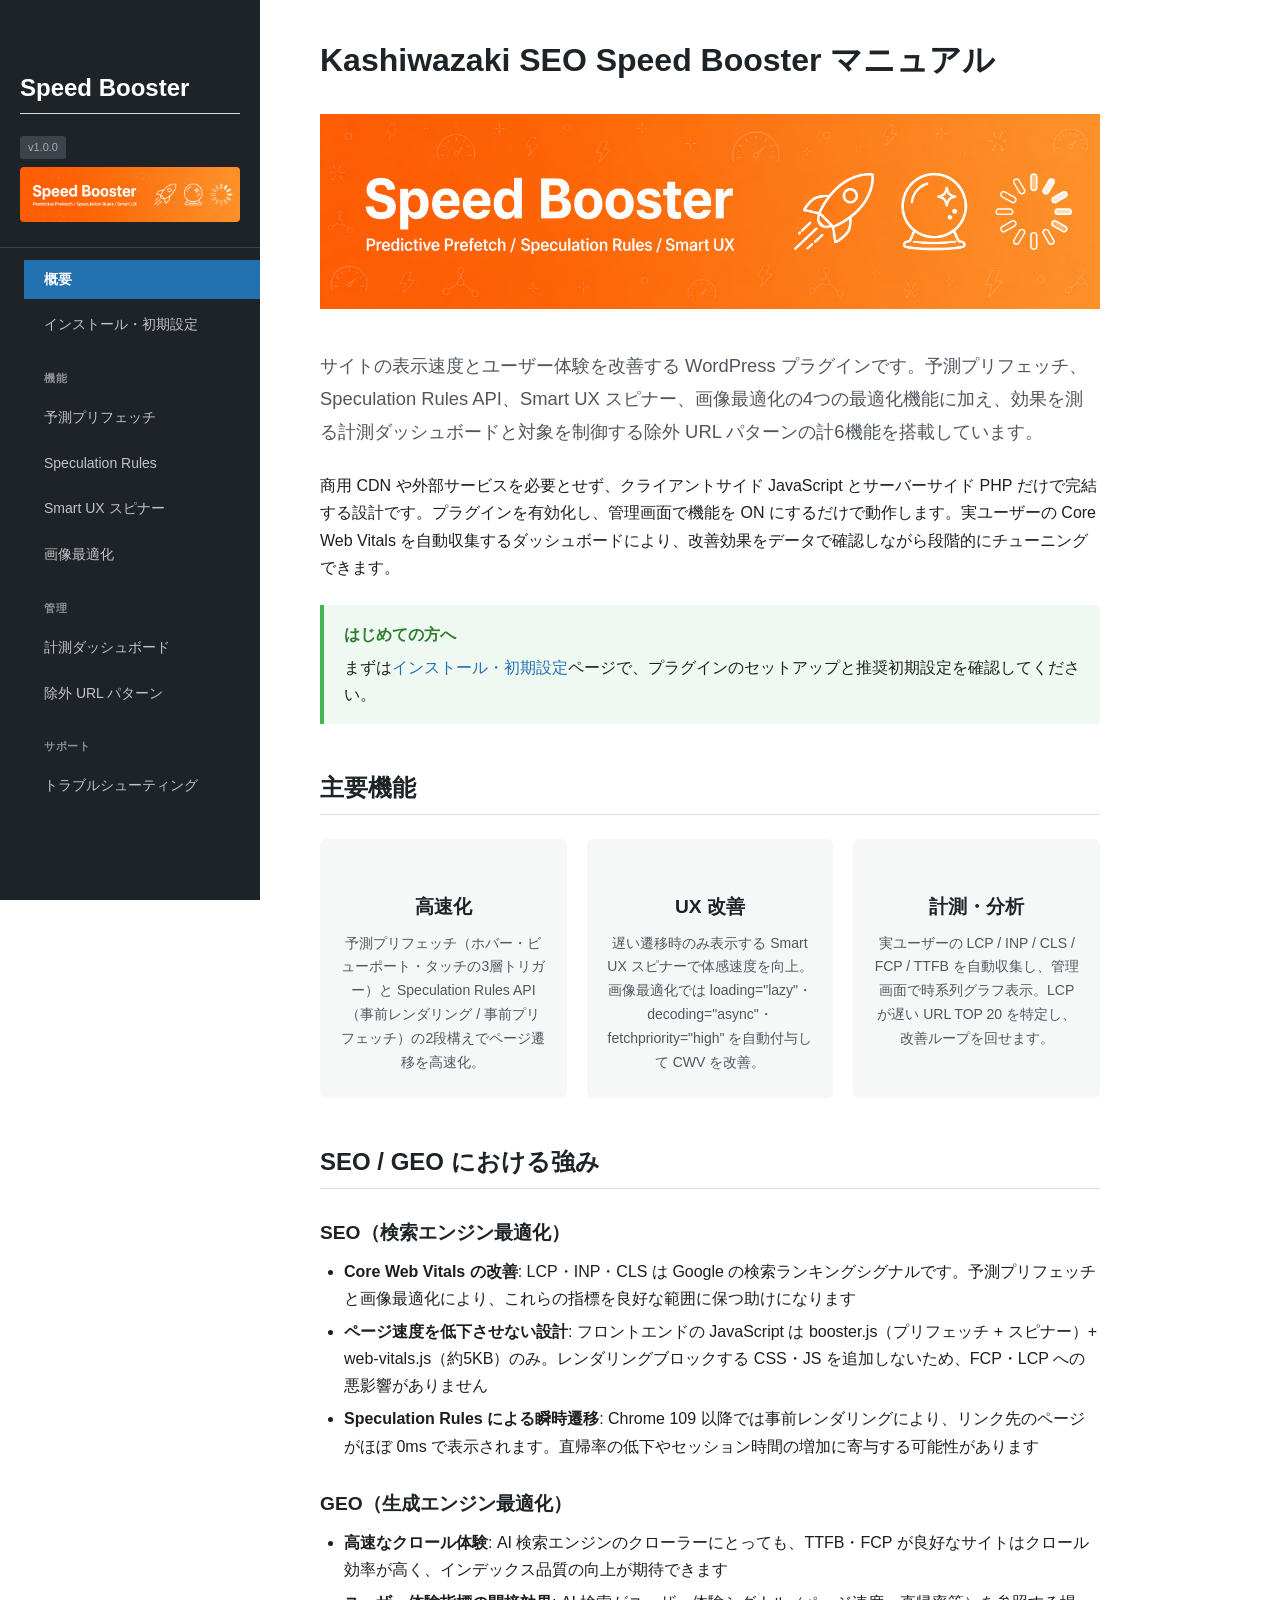
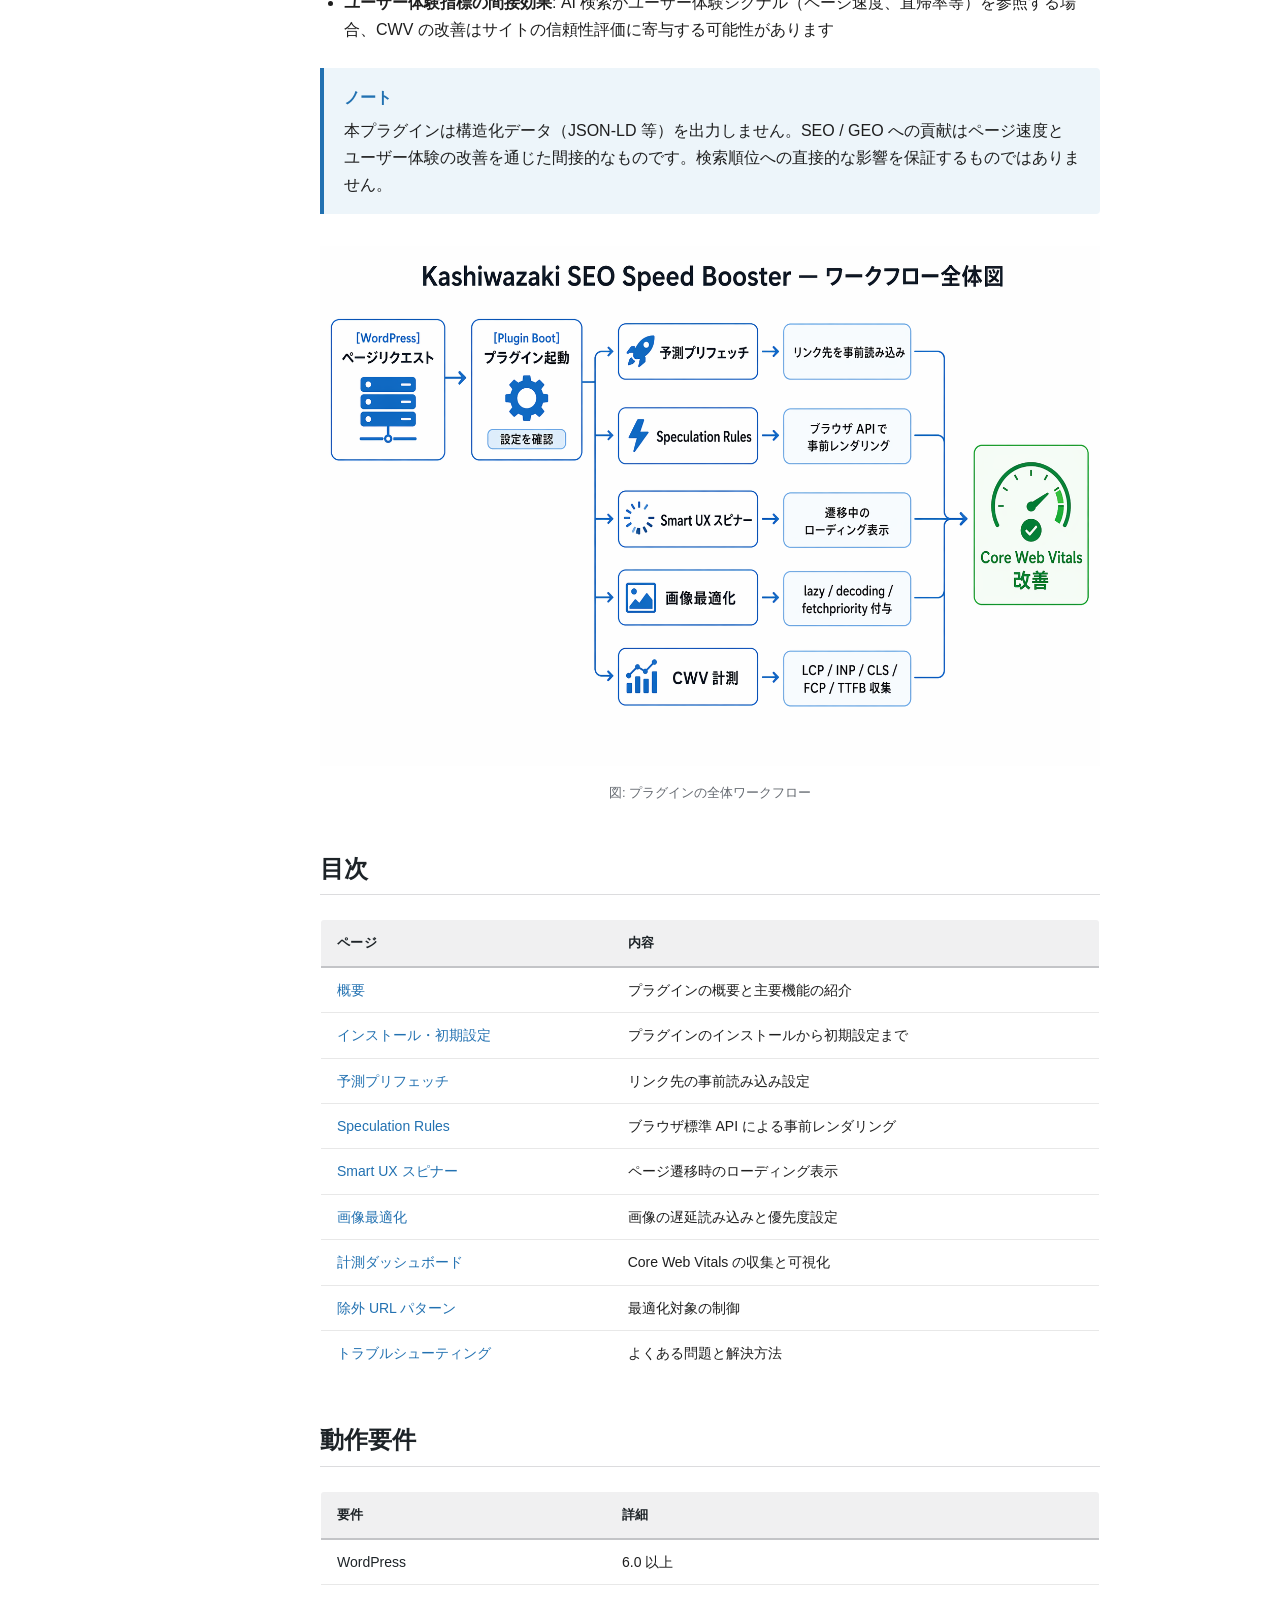
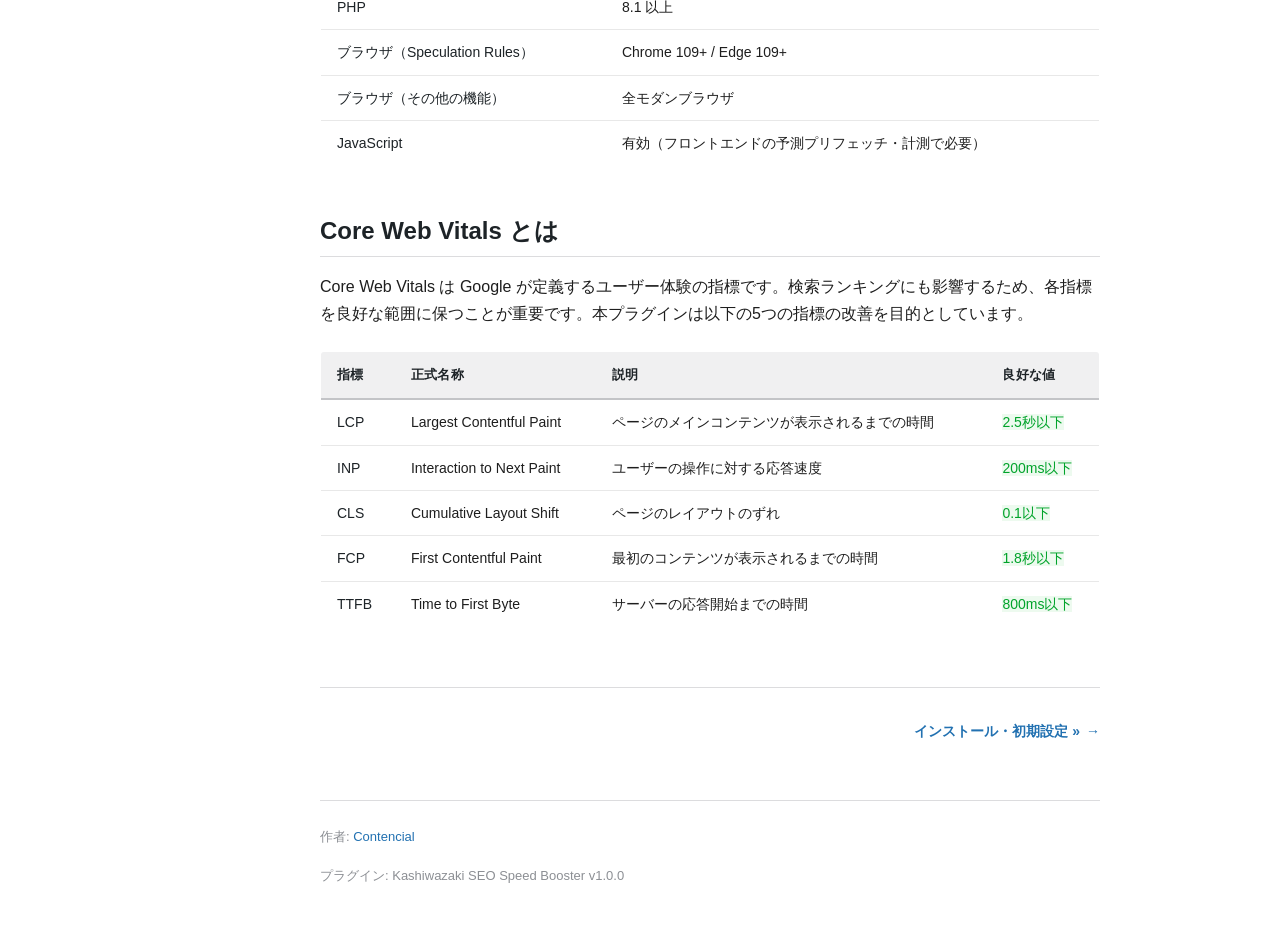
==== docs/index.html @ a4b2f102 "Initial release v1.0.0" ====
<!DOCTYPE html>
<html lang="ja">
<head>
    <meta charset="UTF-8">
    <meta name="viewport" content="width=device-width, initial-scale=1.0">
    <title>概要 - Speed Booster マニュアル</title>
    <link rel="stylesheet" href="css/style.css">
</head>
<body>

<button class="hamburger-btn" aria-label="メニューを開く" aria-expanded="false">&#9776;</button>

<nav class="sidebar">
    <div class="sidebar-header">
        <h2 style="color:#fff;">Speed Booster</h2>
        <span class="version">v1.0.0</span>
        <img src="images/main-visual.png" alt="" style="width:100%;border-radius:4px;margin-top:8px;">
    </div>
    <ul>
        <li><a href="index.html">概要</a></li>
        <li><a href="setup.html">インストール・初期設定</a></li>
        <li class="section-label">機能</li>
        <li><a href="prefetch.html">予測プリフェッチ</a></li>
        <li><a href="speculation.html">Speculation Rules</a></li>
        <li><a href="smart-ux.html">Smart UX スピナー</a></li>
        <li><a href="image-optimization.html">画像最適化</a></li>
        <li class="section-label">管理</li>
        <li><a href="dashboard.html">計測ダッシュボード</a></li>
        <li><a href="exclusions.html">除外 URL パターン</a></li>
        <li class="section-label">サポート</li>
        <li><a href="troubleshooting.html">トラブルシューティング</a></li>
    </ul>
</nav>

<main class="content">

    <h1>Kashiwazaki SEO Speed Booster マニュアル</h1>

    <figure class="infographic">
        <img src="images/main-visual.png" alt="Kashiwazaki SEO Speed Booster">
    </figure>

    <p class="lead">サイトの表示速度とユーザー体験を改善する WordPress プラグインです。予測プリフェッチ、Speculation Rules API、Smart UX スピナー、画像最適化の4つの最適化機能に加え、効果を測る計測ダッシュボードと対象を制御する除外 URL パターンの計6機能を搭載しています。</p>

    <p>商用 CDN や外部サービスを必要とせず、クライアントサイド JavaScript とサーバーサイド PHP だけで完結する設計です。プラグインを有効化し、管理画面で機能を ON にするだけで動作します。実ユーザーの Core Web Vitals を自動収集するダッシュボードにより、改善効果をデータで確認しながら段階的にチューニングできます。</p>

    <div class="callout callout-tip">
        <p class="callout-title">はじめての方へ</p>
        <p>まずは<a href="setup.html">インストール・初期設定</a>ページで、プラグインのセットアップと推奨初期設定を確認してください。</p>
    </div>

    <h2>主要機能</h2>

    <div class="feature-cards">
        <div class="feature-card">
            <h3>高速化</h3>
            <p>予測プリフェッチ（ホバー・ビューポート・タッチの3層トリガー）と Speculation Rules API（事前レンダリング / 事前プリフェッチ）の2段構えでページ遷移を高速化。</p>
        </div>
        <div class="feature-card">
            <h3>UX 改善</h3>
            <p>遅い遷移時のみ表示する Smart UX スピナーで体感速度を向上。画像最適化では loading="lazy"・decoding="async"・fetchpriority="high" を自動付与して CWV を改善。</p>
        </div>
        <div class="feature-card">
            <h3>計測・分析</h3>
            <p>実ユーザーの LCP / INP / CLS / FCP / TTFB を自動収集し、管理画面で時系列グラフ表示。LCP が遅い URL TOP 20 を特定し、改善ループを回せます。</p>
        </div>
    </div>

    <h2>SEO / GEO における強み</h2>

    <h3>SEO（検索エンジン最適化）</h3>

    <ul>
        <li><strong>Core Web Vitals の改善</strong>: LCP・INP・CLS は Google の検索ランキングシグナルです。予測プリフェッチと画像最適化により、これらの指標を良好な範囲に保つ助けになります</li>
        <li><strong>ページ速度を低下させない設計</strong>: フロントエンドの JavaScript は booster.js（プリフェッチ + スピナー）+ web-vitals.js（約5KB）のみ。レンダリングブロックする CSS・JS を追加しないため、FCP・LCP への悪影響がありません</li>
        <li><strong>Speculation Rules による瞬時遷移</strong>: Chrome 109 以降では事前レンダリングにより、リンク先のページがほぼ 0ms で表示されます。直帰率の低下やセッション時間の増加に寄与する可能性があります</li>
    </ul>

    <h3>GEO（生成エンジン最適化）</h3>

    <ul>
        <li><strong>高速なクロール体験</strong>: AI 検索エンジンのクローラーにとっても、TTFB・FCP が良好なサイトはクロール効率が高く、インデックス品質の向上が期待できます</li>
        <li><strong>ユーザー体験指標の間接効果</strong>: AI 検索がユーザー体験シグナル（ページ速度、直帰率等）を参照する場合、CWV の改善はサイトの信頼性評価に寄与する可能性があります</li>
    </ul>

    <div class="callout callout-note">
        <p class="callout-title">ノート</p>
        <p>本プラグインは構造化データ（JSON-LD 等）を出力しません。SEO / GEO への貢献はページ速度とユーザー体験の改善を通じた間接的なものです。検索順位への直接的な影響を保証するものではありません。</p>
    </div>

    <figure class="infographic">
        <img src="images/infographics/overview-flow.png" alt="プラグイン全体のワークフロー">
        <figcaption>図: プラグインの全体ワークフロー</figcaption>
    </figure>

    <h2>目次</h2>

    <table>
        <thead>
            <tr>
                <th>ページ</th>
                <th>内容</th>
            </tr>
        </thead>
        <tbody>
            <tr>
                <td><a href="index.html">概要</a></td>
                <td>プラグインの概要と主要機能の紹介</td>
            </tr>
            <tr>
                <td><a href="setup.html">インストール・初期設定</a></td>
                <td>プラグインのインストールから初期設定まで</td>
            </tr>
            <tr>
                <td><a href="prefetch.html">予測プリフェッチ</a></td>
                <td>リンク先の事前読み込み設定</td>
            </tr>
            <tr>
                <td><a href="speculation.html">Speculation Rules</a></td>
                <td>ブラウザ標準 API による事前レンダリング</td>
            </tr>
            <tr>
                <td><a href="smart-ux.html">Smart UX スピナー</a></td>
                <td>ページ遷移時のローディング表示</td>
            </tr>
            <tr>
                <td><a href="image-optimization.html">画像最適化</a></td>
                <td>画像の遅延読み込みと優先度設定</td>
            </tr>
            <tr>
                <td><a href="dashboard.html">計測ダッシュボード</a></td>
                <td>Core Web Vitals の収集と可視化</td>
            </tr>
            <tr>
                <td><a href="exclusions.html">除外 URL パターン</a></td>
                <td>最適化対象の制御</td>
            </tr>
            <tr>
                <td><a href="troubleshooting.html">トラブルシューティング</a></td>
                <td>よくある問題と解決方法</td>
            </tr>
        </tbody>
    </table>

    <h2>動作要件</h2>

    <table>
        <thead>
            <tr>
                <th>要件</th>
                <th>詳細</th>
            </tr>
        </thead>
        <tbody>
            <tr>
                <td>WordPress</td>
                <td>6.0 以上</td>
            </tr>
            <tr>
                <td>PHP</td>
                <td>8.1 以上</td>
            </tr>
            <tr>
                <td>ブラウザ（Speculation Rules）</td>
                <td>Chrome 109+ / Edge 109+</td>
            </tr>
            <tr>
                <td>ブラウザ（その他の機能）</td>
                <td>全モダンブラウザ</td>
            </tr>
            <tr>
                <td>JavaScript</td>
                <td>有効（フロントエンドの予測プリフェッチ・計測で必要）</td>
            </tr>
        </tbody>
    </table>

    <h2>Core Web Vitals とは</h2>

    <p>Core Web Vitals は Google が定義するユーザー体験の指標です。検索ランキングにも影響するため、各指標を良好な範囲に保つことが重要です。本プラグインは以下の5つの指標の改善を目的としています。</p>

    <table>
        <thead>
            <tr>
                <th>指標</th>
                <th>正式名称</th>
                <th>説明</th>
                <th>良好な値</th>
            </tr>
        </thead>
        <tbody>
            <tr>
                <td>LCP</td>
                <td>Largest Contentful Paint</td>
                <td>ページのメインコンテンツが表示されるまでの時間</td>
                <td><span class="status-ok">2.5秒以下</span></td>
            </tr>
            <tr>
                <td>INP</td>
                <td>Interaction to Next Paint</td>
                <td>ユーザーの操作に対する応答速度</td>
                <td><span class="status-ok">200ms以下</span></td>
            </tr>
            <tr>
                <td>CLS</td>
                <td>Cumulative Layout Shift</td>
                <td>ページのレイアウトのずれ</td>
                <td><span class="status-ok">0.1以下</span></td>
            </tr>
            <tr>
                <td>FCP</td>
                <td>First Contentful Paint</td>
                <td>最初のコンテンツが表示されるまでの時間</td>
                <td><span class="status-ok">1.8秒以下</span></td>
            </tr>
            <tr>
                <td>TTFB</td>
                <td>Time to First Byte</td>
                <td>サーバーの応答開始までの時間</td>
                <td><span class="status-ok">800ms以下</span></td>
            </tr>
        </tbody>
    </table>

    <nav class="page-nav">
        <span></span>
        <a href="setup.html" class="next">インストール・初期設定 &raquo;</a>
    </nav>

    <footer class="manual-footer">
        <p>作者: <a href="https://contencial.co.jp/" target="_blank" rel="noopener">Contencial</a></p>
        <p>プラグイン: Kashiwazaki SEO Speed Booster v1.0.0</p>
    </footer>

</main>

<div class="lightbox"></div>
<script src="js/manual.js"></script>
</body>
</html>
---- docs/css/style.css ----
/* ========================================
   WordPress Plugin Manual - Common Stylesheet
   ======================================== */

/* ========================================
   1. Base / Reset
   ======================================== */

*,
*::before,
*::after {
    margin: 0;
    padding: 0;
    box-sizing: border-box;
}

html {
    font-size: 16px;
    scroll-behavior: smooth;
}

body {
    font-family: -apple-system, BlinkMacSystemFont, "Segoe UI", Roboto, Oxygen,
        Ubuntu, Cantarell, "Fira Sans", "Droid Sans", "Helvetica Neue", Arial,
        sans-serif;
    color: #1e1e1e;
    background: #fff;
    line-height: 1.7;
}

img {
    max-width: 100%;
    height: auto;
}

a {
    color: #2271b1;
    text-decoration: none;
}

a:hover {
    color: #135e96;
    text-decoration: underline;
}

/* ========================================
   2. Sidebar
   ======================================== */

.sidebar {
    position: fixed;
    top: 0;
    left: 0;
    width: 260px;
    height: 100vh;
    background: #1d2327;
    color: #fff;
    overflow-y: auto;
    z-index: 100;
    padding-bottom: 40px;
}

.sidebar-header {
    padding: 24px 20px 16px;
    border-bottom: 1px solid #3c434a;
}

.sidebar-header h1 {
    font-size: 15px;
    font-weight: 600;
    line-height: 1.4;
    color: #fff;
}

.sidebar-header .version {
    display: inline-block;
    margin-top: 6px;
    font-size: 11px;
    color: #a7aaad;
    background: #3c434a;
    padding: 2px 8px;
    border-radius: 3px;
}

.sidebar ul {
    list-style: none;
    padding: 12px 0;
}

.sidebar ul li a {
    display: block;
    padding: 8px 20px;
    color: #c3c4c7;
    font-size: 14px;
    transition: background 0.15s, color 0.15s;
}

.sidebar ul li a:hover {
    background: #2c3338;
    color: #fff;
    text-decoration: none;
}

.sidebar ul li.active a {
    background: #2271b1;
    color: #fff;
    font-weight: 600;
}

.sidebar ul li.section-label {
    padding: 18px 20px 4px;
    font-size: 11px;
    font-weight: 700;
    text-transform: uppercase;
    letter-spacing: 0.06em;
    color: #8c8f94;
}

/* ========================================
   3. Main Content
   ======================================== */

.content {
    margin-left: 260px;
    max-width: 900px;
    padding: 40px 60px;
}

/* ========================================
   4. Typography
   ======================================== */

h1, h2, h3, h4, h5, h6 {
    color: #1d2327;
    font-weight: 600;
    line-height: 1.3;
}

h1 {
    font-size: 2rem;
    margin-bottom: 16px;
}

h2 {
    font-size: 1.5rem;
    margin-top: 48px;
    margin-bottom: 16px;
    padding-bottom: 10px;
    border-bottom: 1px solid #dcdcde;
}

h3 {
    font-size: 1.2rem;
    margin-top: 32px;
    margin-bottom: 12px;
}

h4 {
    font-size: 1.05rem;
    margin-top: 24px;
    margin-bottom: 8px;
}

p {
    margin-bottom: 16px;
}

.lead {
    font-size: 1.15rem;
    color: #50575e;
    line-height: 1.8;
    margin-bottom: 24px;
}

/* ========================================
   5. Steps
   ======================================== */

.step {
    display: flex;
    gap: 16px;
    margin-bottom: 24px;
    align-items: flex-start;
}

.step-number {
    flex-shrink: 0;
    width: 36px;
    height: 36px;
    background: #2271b1;
    color: #fff;
    border-radius: 50%;
    display: flex;
    align-items: center;
    justify-content: center;
    font-size: 16px;
    font-weight: 700;
    line-height: 1;
}

.step-content {
    flex: 1;
    padding-top: 4px;
}

.step-content p:last-child {
    margin-bottom: 0;
}

/* ========================================
   6. Callout Boxes
   ======================================== */

.callout {
    padding: 16px 20px;
    margin: 24px 0;
    border-left: 4px solid;
    border-radius: 0 4px 4px 0;
}

.callout-title {
    font-weight: 700;
    margin-bottom: 6px;
}

.callout p:last-child {
    margin-bottom: 0;
}

.callout-tip {
    border-left-color: #46b450;
    background: #f0f9f1;
}

.callout-tip .callout-title {
    color: #2e7d32;
}

.callout-warning {
    border-left-color: #ffb900;
    background: #fef8e7;
}

.callout-warning .callout-title {
    color: #8b6914;
}

.callout-note {
    border-left-color: #2271b1;
    background: #edf5fa;
}

.callout-note .callout-title {
    color: #2271b1;
}

/* ========================================
   7. Screenshots
   ======================================== */

.screenshot {
    margin: 24px 0;
    text-align: center;
}

.screenshot img {
    max-width: 100%;
    border: 1px solid #dcdcde;
    border-radius: 6px;
    cursor: zoom-in;
}

.screenshot figcaption,
.screenshot .caption {
    font-size: 13px;
    color: #646970;
    margin-top: 8px;
    font-style: italic;
}

/* ========================================
   8. Infographic Images
   ======================================== */

.infographic {
    margin: 32px 0;
    text-align: center;
}

.infographic img {
    max-width: 100%;
    display: inline-block;
}

.infographic figcaption,
.infographic .caption {
    font-size: 13px;
    color: #646970;
    margin-top: 8px;
}

/* ========================================
   9. Feature Cards
   ======================================== */

.feature-cards {
    display: grid;
    grid-template-columns: repeat(3, 1fr);
    gap: 20px;
    margin: 24px 0;
}

.feature-card {
    background: #f6f7f7;
    border-radius: 6px;
    padding: 24px 20px;
    text-align: center;
}

.feature-card h4 {
    margin-top: 0;
    margin-bottom: 8px;
}

.feature-card p {
    font-size: 14px;
    color: #50575e;
    margin-bottom: 0;
}

.feature-card .icon {
    font-size: 28px;
    margin-bottom: 12px;
    display: block;
}

/* ========================================
   10. Tables (widefat style)
   ======================================== */

table,
table.widefat {
    width: 100%;
    border-collapse: collapse;
    margin: 24px 0;
    font-size: 14px;
    border: 1px solid #dcdcde;
    border-radius: 4px;
    overflow: hidden;
}

table thead th,
table.widefat thead th {
    background: #f0f0f1;
    text-align: left;
    padding: 12px 16px;
    font-weight: 600;
    font-size: 13px;
    color: #1d2327;
    border-bottom: 2px solid #c3c4c7;
    letter-spacing: 0.02em;
}

table tbody td,
table.widefat tbody td {
    padding: 11px 16px;
    border-bottom: 1px solid #e8e8e8;
    vertical-align: top;
    line-height: 1.6;
}

table tbody tr:hover,
table.widefat tbody tr:hover {
    background: #f6f7f7;
}

table tbody tr:last-child td,
table.widefat tbody tr:last-child td {
    border-bottom: none;
}

table tbody td:first-child {
    font-weight: 500;
    color: #1d2327;
}

/* ========================================
   11. HTTP Status Color Coding
   ======================================== */

.http-2xx {
    color: #00a32a;
    font-weight: 600;
}

.http-3xx {
    color: #2271b1;
    font-weight: 600;
}

.http-4xx {
    color: #dba617;
    font-weight: 600;
}

.http-5xx {
    color: #d63638;
    font-weight: 600;
}

/* ========================================
   12. Status Badges
   ======================================== */

.status-badge {
    display: inline-block;
    padding: 2px 10px;
    border-radius: 12px;
    font-size: 12px;
    font-weight: 600;
    line-height: 1.6;
    white-space: nowrap;
}

.status-ok {
    background: #edfaef;
    color: #00a32a;
}

.status-warning {
    background: #fef8e7;
    color: #996800;
}

.status-error {
    background: #fcf0f1;
    color: #d63638;
}

/* ========================================
   13. Lightbox Overlay
   ======================================== */

.lightbox {
    display: none;
    position: fixed;
    inset: 0;
    z-index: 9999;
    background: rgba(0, 0, 0, 0.85);
    align-items: center;
    justify-content: center;
    cursor: zoom-out;
}

.lightbox.active {
    display: flex;
}

.lightbox img {
    max-width: 90vw;
    max-height: 90vh;
    border-radius: 4px;
    box-shadow: 0 4px 30px rgba(0, 0, 0, 0.4);
}

.lightbox-close {
    position: absolute;
    top: 20px;
    right: 28px;
    background: none;
    border: none;
    color: #fff;
    font-size: 36px;
    cursor: pointer;
    line-height: 1;
    opacity: 0.8;
    transition: opacity 0.15s;
}

.lightbox-close:hover {
    opacity: 1;
}

/* ========================================
   14. Page Navigation
   ======================================== */

.page-nav {
    display: flex;
    justify-content: space-between;
    margin-top: 60px;
    padding-top: 24px;
    border-top: 1px solid #dcdcde;
}

.page-nav a {
    display: inline-flex;
    align-items: center;
    gap: 6px;
    font-size: 14px;
    font-weight: 600;
    color: #2271b1;
    padding: 8px 0;
}

.page-nav a:hover {
    color: #135e96;
    text-decoration: none;
}

.page-nav .prev::before {
    content: "\2190";
}

.page-nav .next::after {
    content: "\2192";
}

/* ========================================
   15. Manual Footer
   ======================================== */

.manual-footer {
    margin-top: 48px;
    padding: 24px 0 0;
    border-top: 1px solid #dcdcde;
    font-size: 13px;
    color: #8c8f94;
    line-height: 1.8;
}

.manual-footer a {
    color: #2271b1;
}

.manual-footer a:hover {
    color: #135e96;
}

/* ========================================
   16. Code Blocks
   ======================================== */

code {
    background: #f0f0f1;
    padding: 2px 6px;
    border-radius: 3px;
    font-size: 13px;
    font-family: Menlo, Consolas, "DejaVu Sans Mono", monospace;
    color: #1d2327;
}

pre {
    background: #2c3338;
    color: #e4e6e8;
    padding: 20px 24px;
    border-radius: 6px;
    overflow-x: auto;
    margin: 24px 0;
    font-size: 13px;
    line-height: 1.6;
}

pre code {
    background: none;
    padding: 0;
    border-radius: 0;
    color: inherit;
    font-size: inherit;
}

/* ========================================
   17. Lists
   ======================================== */

ul, ol {
    margin: 0 0 16px 24px;
}

li {
    margin-bottom: 6px;
}

/* ========================================
   18. Hamburger Menu Button
   ======================================== */

.hamburger-btn {
    display: none;
    position: fixed;
    top: 12px;
    left: 12px;
    z-index: 200;
    background: #1d2327;
    border: none;
    color: #fff;
    width: 40px;
    height: 40px;
    border-radius: 4px;
    cursor: pointer;
    font-size: 22px;
    align-items: center;
    justify-content: center;
    line-height: 1;
}

/* ========================================
   19. Responsive (max-width: 768px)
   ======================================== */

@media (max-width: 768px) {
    .sidebar {
        transform: translateX(-100%);
        transition: transform 0.25s ease;
    }

    .sidebar.open {
        transform: translateX(0);
    }

    .content {
        margin-left: 0;
        padding: 60px 20px 40px;
    }

    .hamburger-btn {
        display: flex;
    }

    .feature-cards {
        grid-template-columns: 1fr;
    }

    .page-nav {
        flex-direction: column;
        gap: 12px;
    }

    table.widefat {
        font-size: 13px;
    }

    table.widefat thead th,
    table.widefat tbody td {
        padding: 8px 10px;
    }

    h1 {
        font-size: 1.6rem;
    }

    h2 {
        font-size: 1.3rem;
    }
}
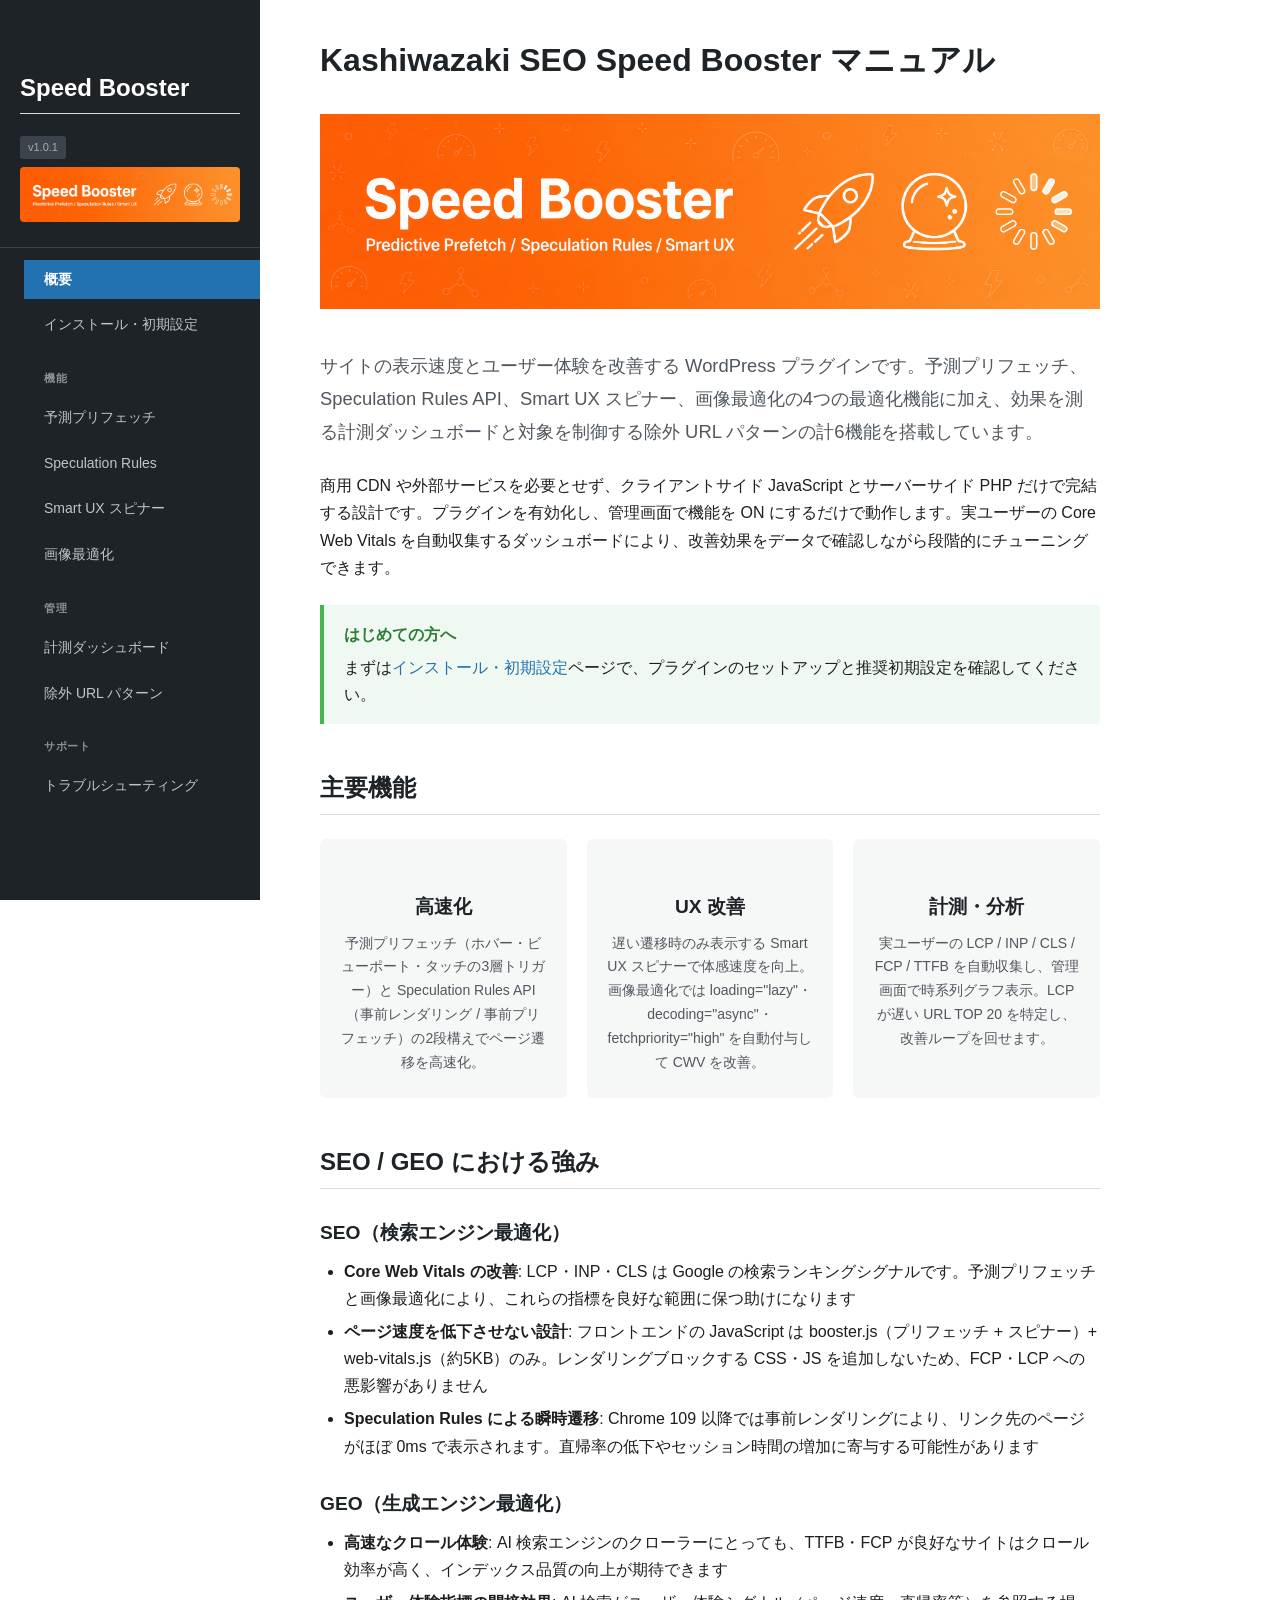
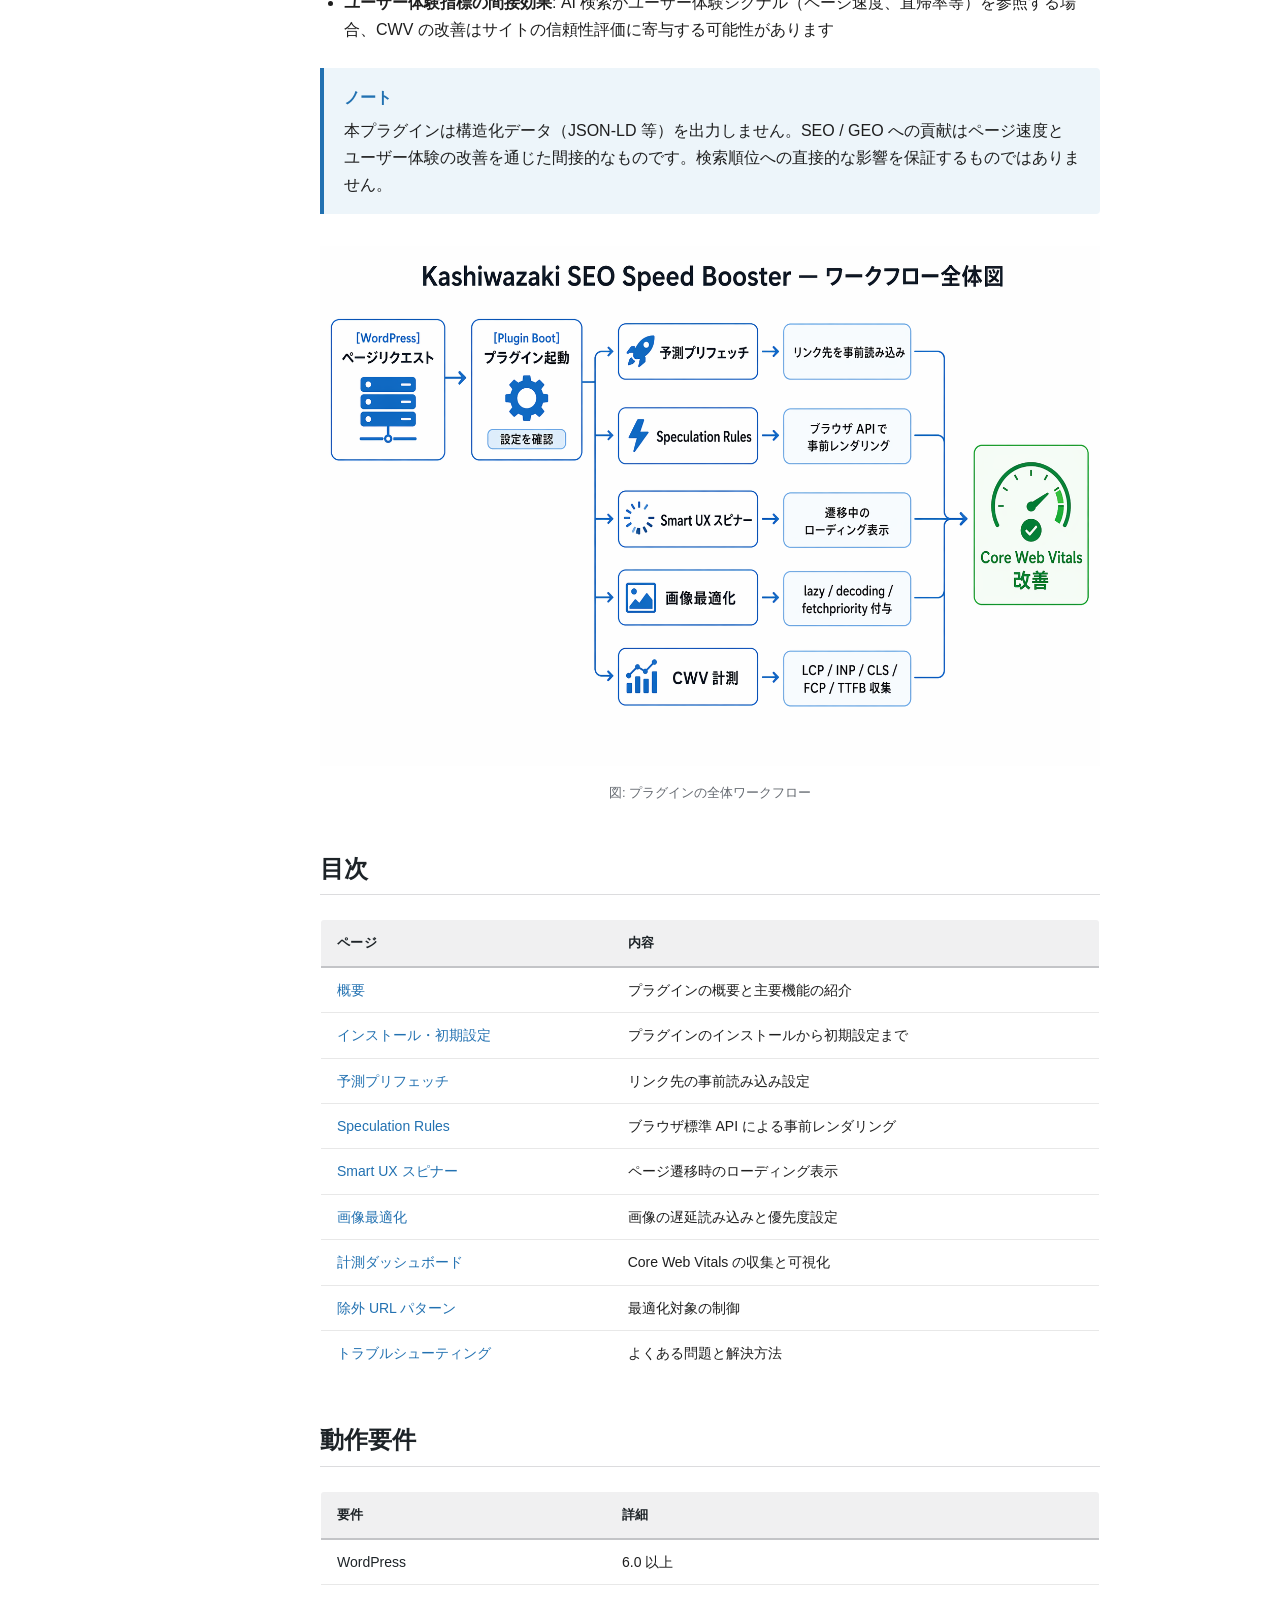
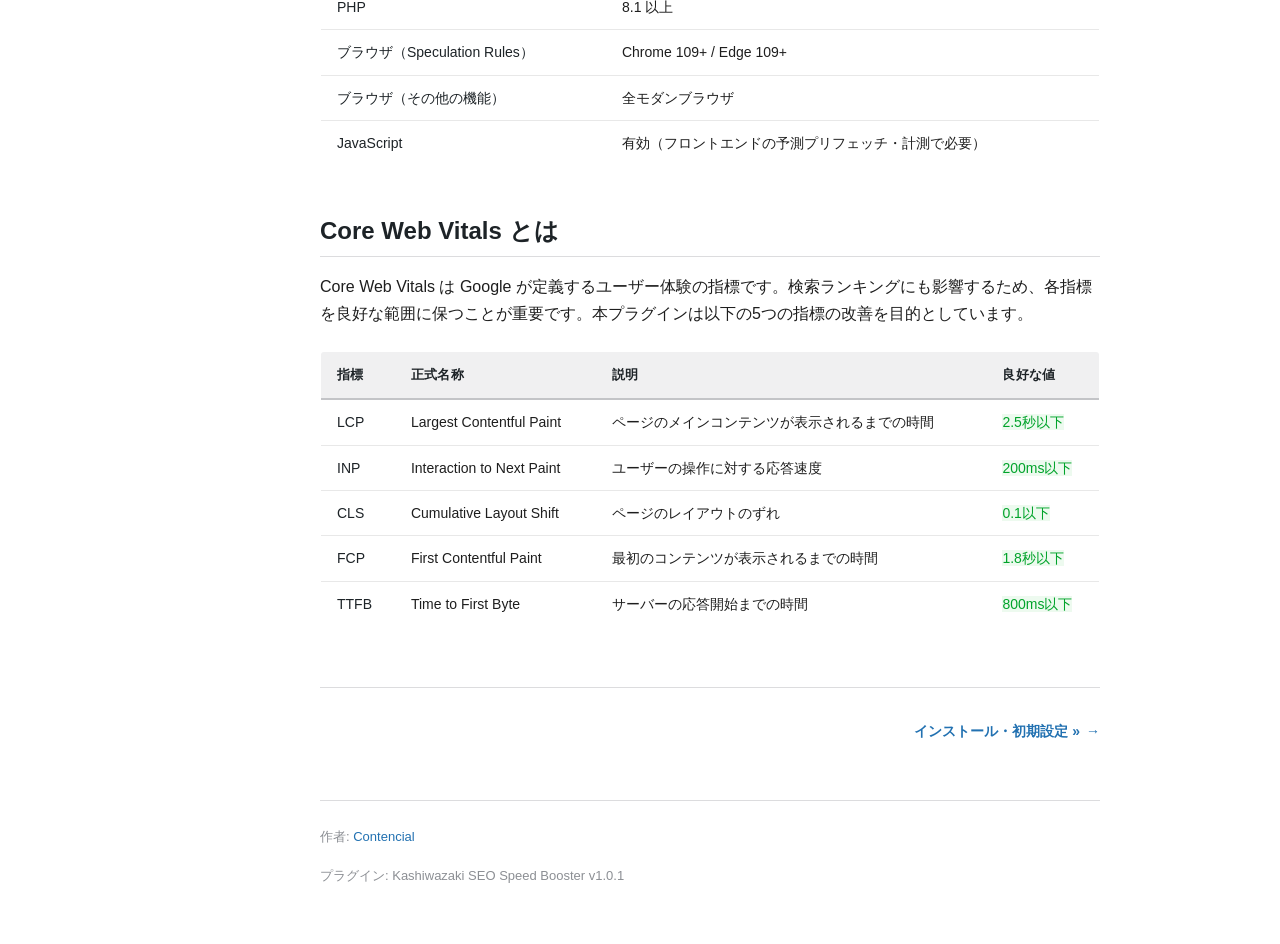
==== commit c7c17666: "Update to v1.0.1 - ダッシュボード: データ未収集時でも CSV インポート機能を常時表示 - ダッシュボード: スタットカードのフッターをバッジ表示に改善 - 除外タブ: プレース" ====
--- a/docs/index.html
+++ b/docs/index.html
@@ -13,7 +13,7 @@
 <nav class="sidebar">
     <div class="sidebar-header">
         <h2 style="color:#fff;">Speed Booster</h2>
-        <span class="version">v1.0.0</span>
+        <span class="version">v1.0.1</span>
         <img src="images/main-visual.png" alt="" style="width:100%;border-radius:4px;margin-top:8px;">
     </div>
     <ul>
@@ -229,7 +229,7 @@
 
     <footer class="manual-footer">
         <p>作者: <a href="https://contencial.co.jp/" target="_blank" rel="noopener">Contencial</a></p>
-        <p>プラグイン: Kashiwazaki SEO Speed Booster v1.0.0</p>
+        <p>プラグイン: Kashiwazaki SEO Speed Booster v1.0.1</p>
     </footer>
 
 </main>
